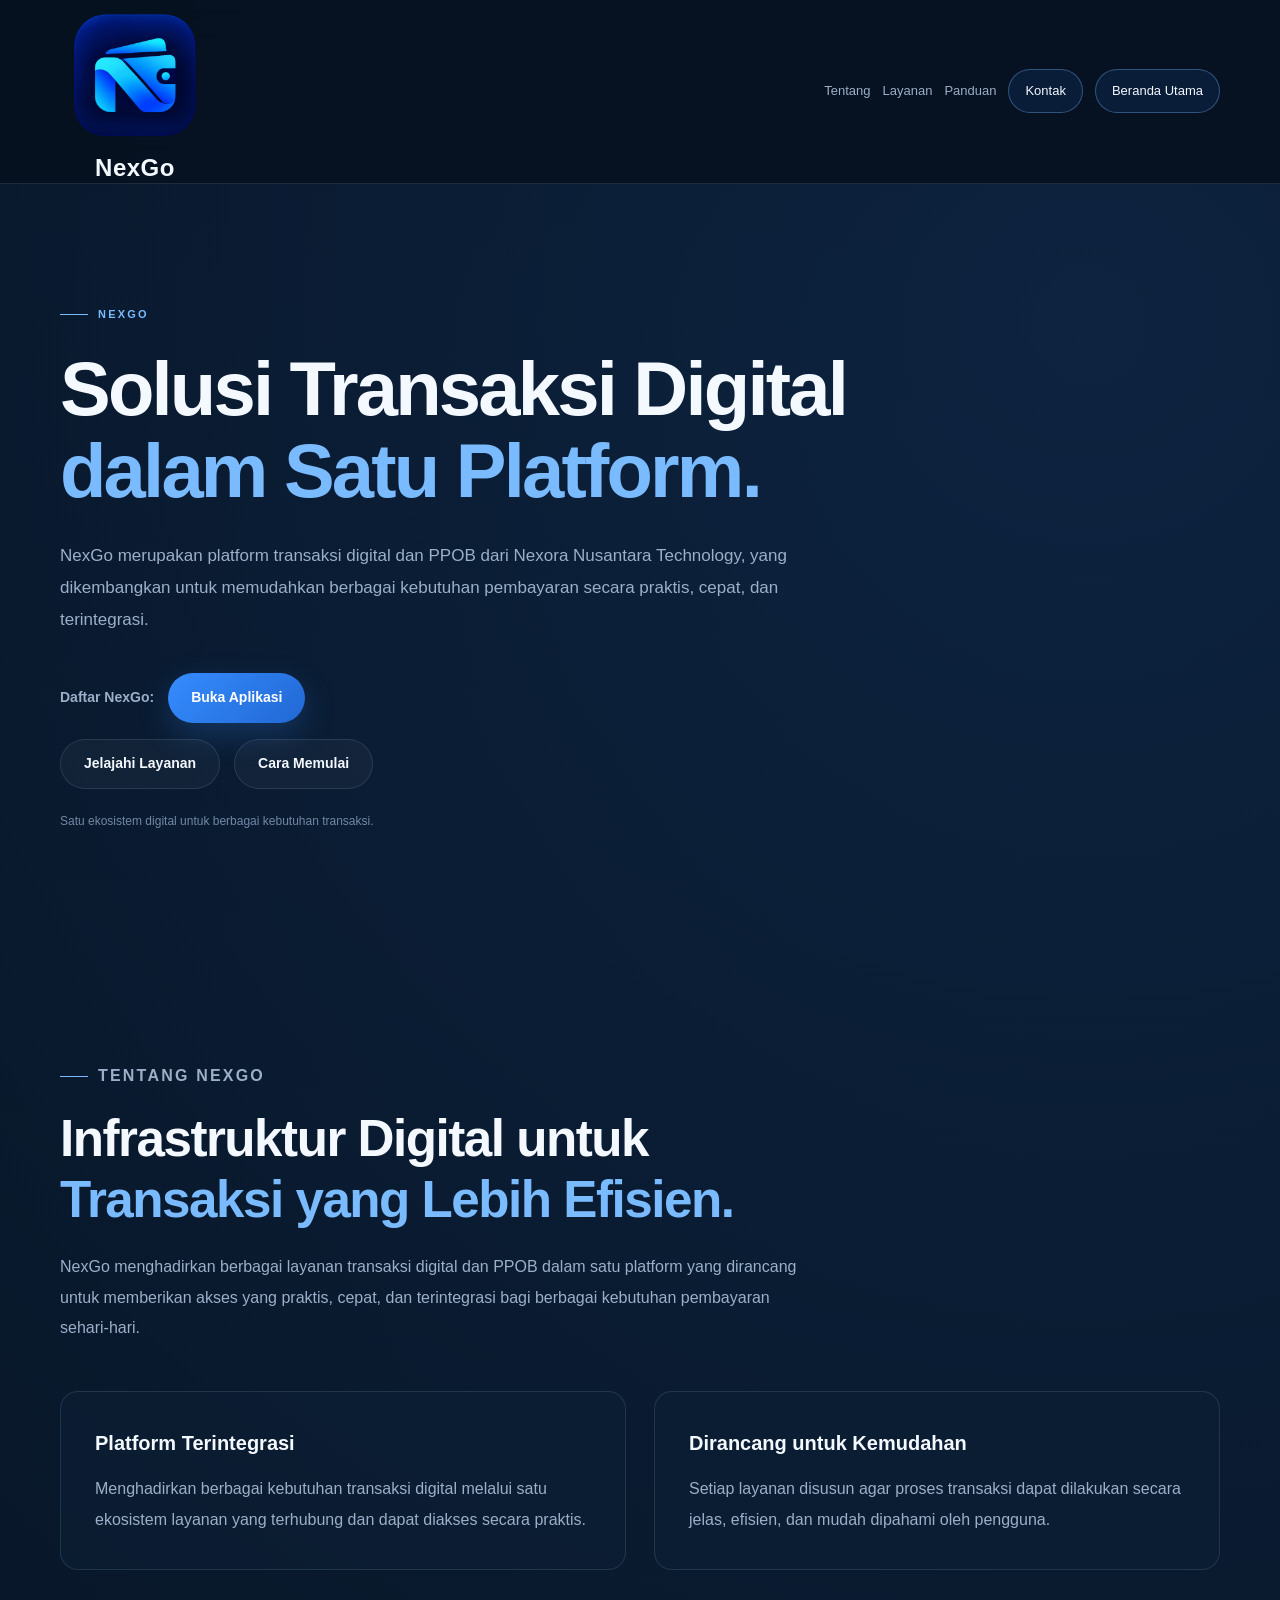
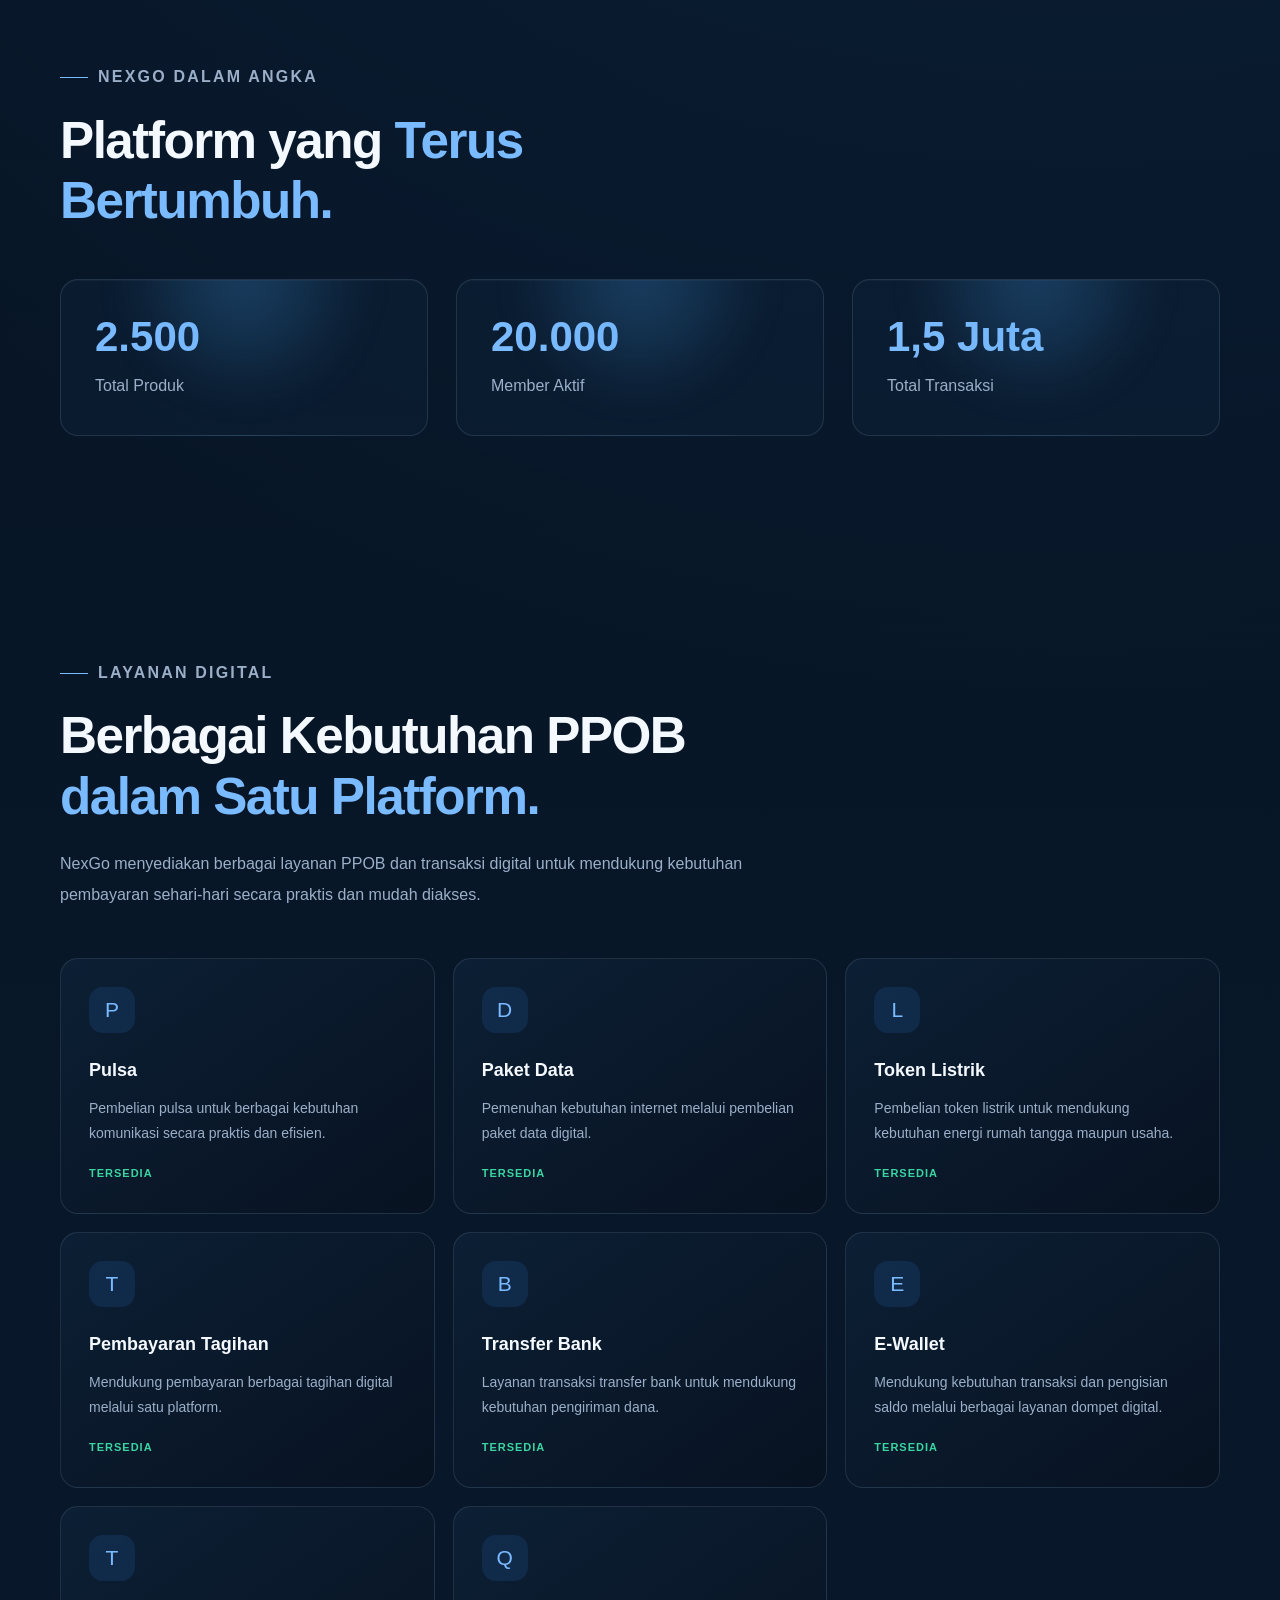
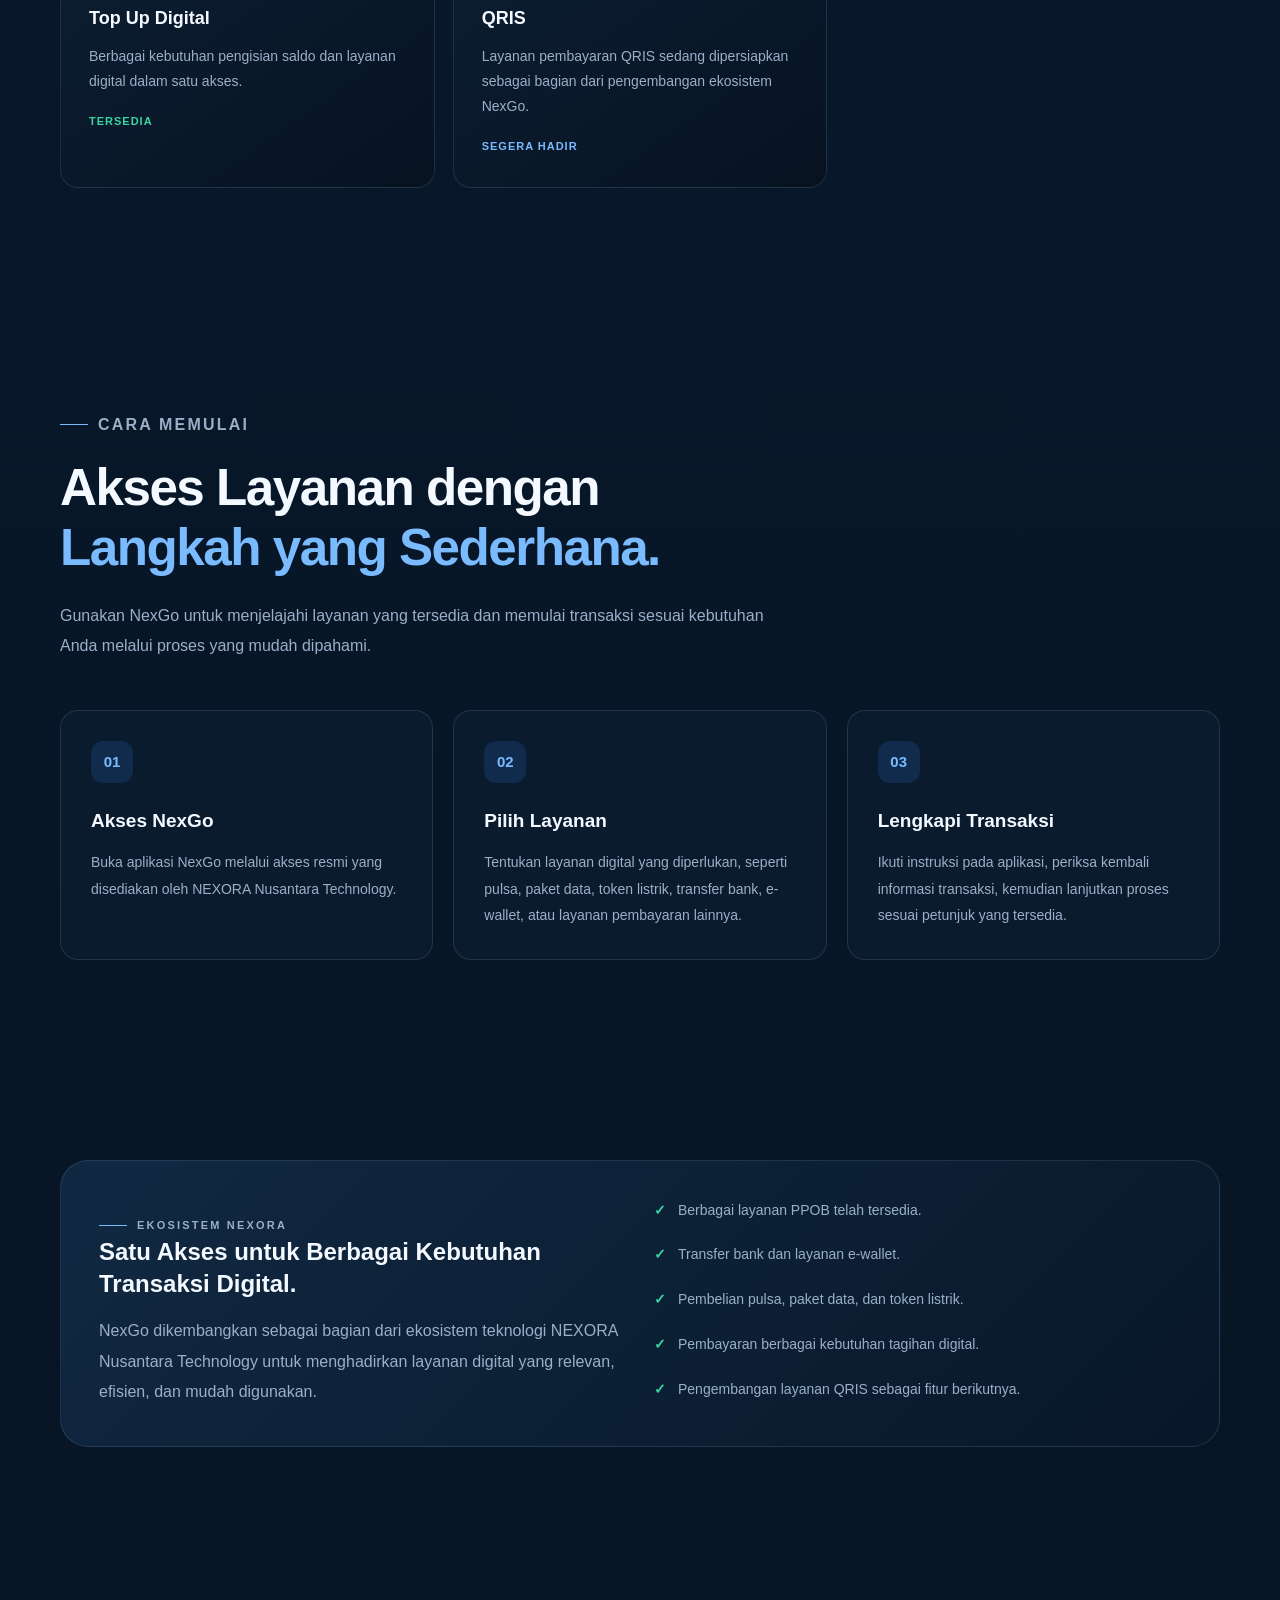
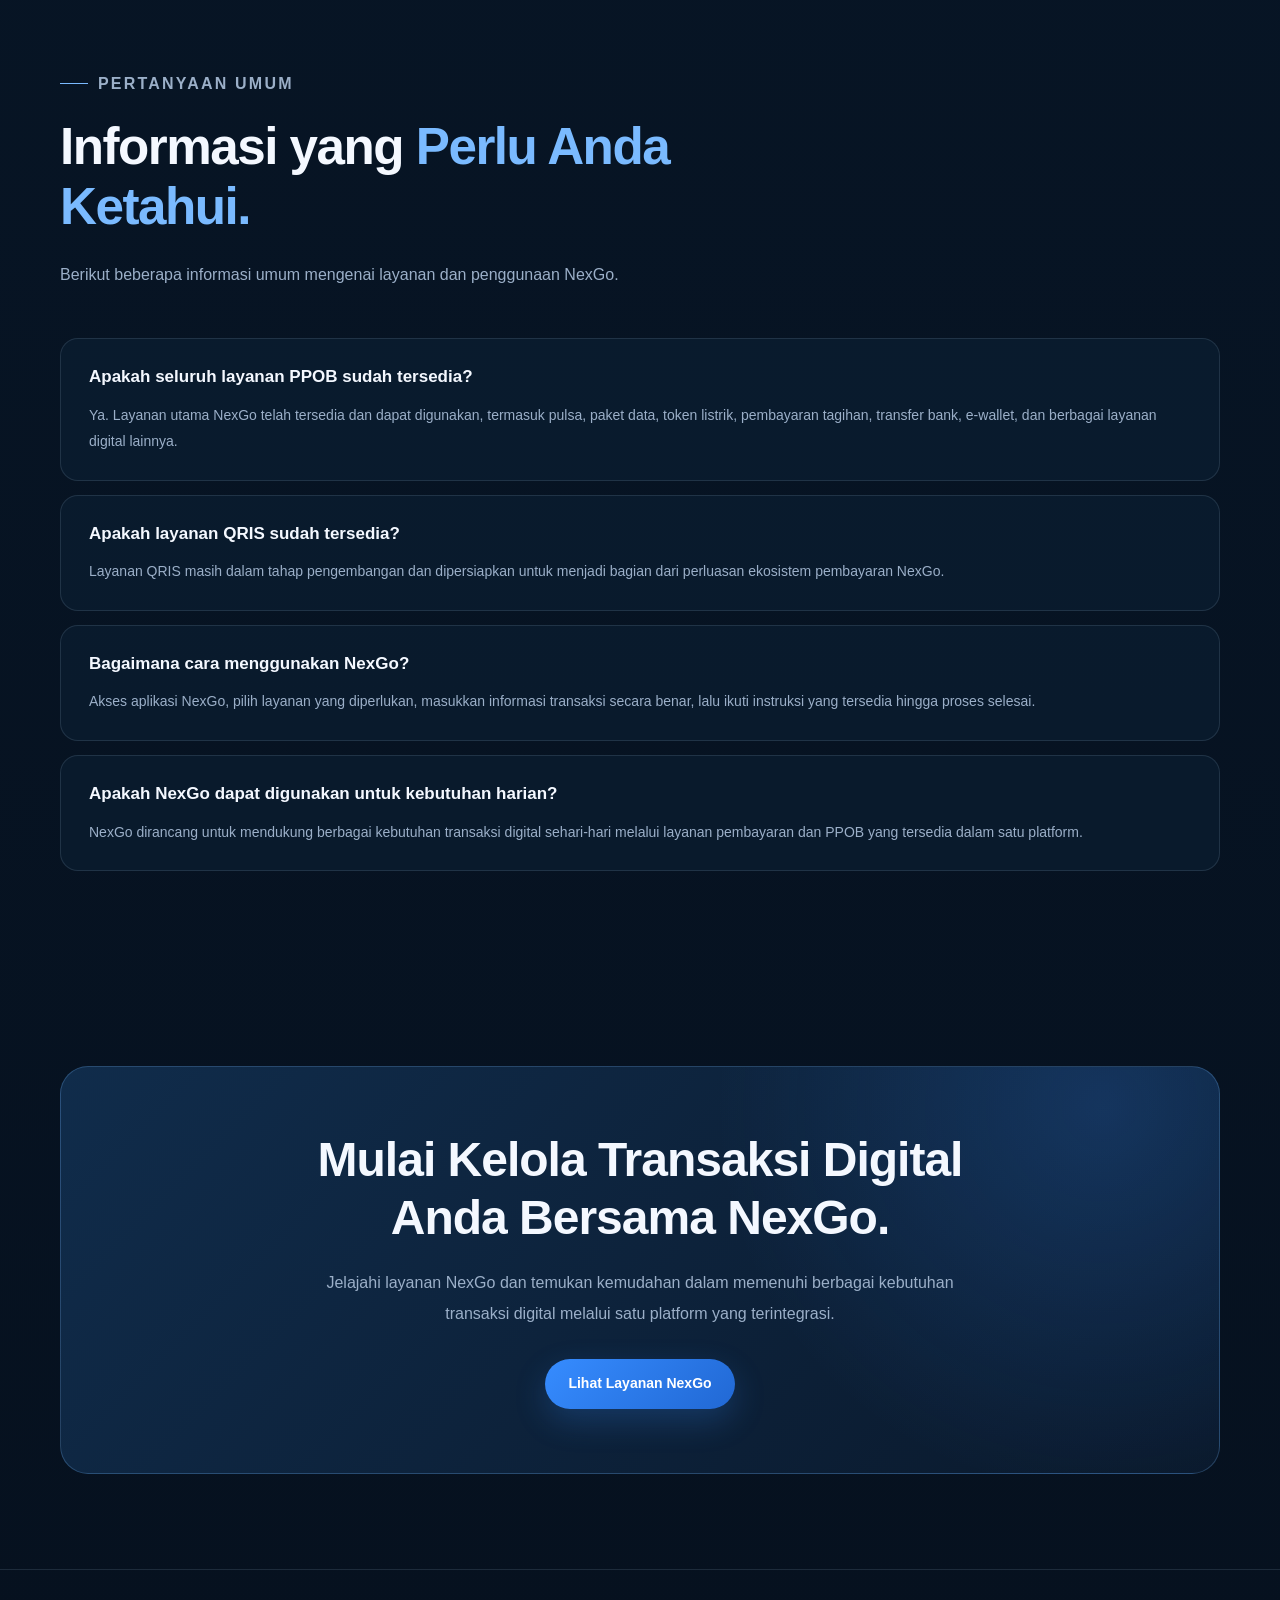
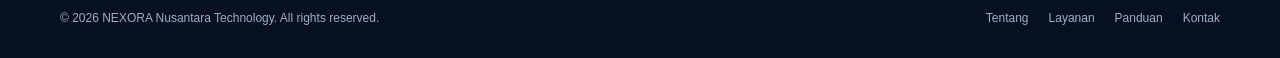
==== pay.html @ 1d0deb14 "Initial NEXORA company website" ====
<!DOCTYPE html>
<html lang="id">
<head>
  <meta charset="UTF-8">
  <meta name="viewport" content="width=device-width, initial-scale=1.0">

  <meta
    name="description"
    content="NexGo — Platform transaksi digital dan PPOB dari Nexora Nusantara Technology."
  >

  <meta name="theme-color" content="#06111f">

  <title>NexGo | Digital Transaction Platform</title>

  <style>
    :root {
      --background: #06111f;
      --background-soft: #0a192b;
      --surface: #0d2035;
      --surface-light: #122b46;
      --text: #f4f8ff;
      --text-muted: #9bafc8;
      --primary: #368cff;
      --primary-light: #7abaff;
      --success: #3bd5a2;
      --border: rgba(151, 177, 207, 0.16);
      --radius-large: 28px;
      --radius-medium: 18px;
      --shadow: 0 24px 70px rgba(0, 0, 0, 0.28);
    }

    * {
      box-sizing: border-box;
      margin: 0;
      padding: 0;
    }

    html {
      scroll-behavior: smooth;
    }

    body {
      min-width: 320px;
      overflow-x: hidden;
      background:
        radial-gradient(
          circle at 85% 5%,
          rgba(54, 140, 255, 0.14),
          transparent 32%
        ),
        linear-gradient(
          180deg,
          #06111f 0%,
          #08182a 48%,
          #06111f 100%
        );
      color: var(--text);
      font-family: Arial, Helvetica, sans-serif;
      line-height: 1.7;
    }

    a {
      color: inherit;
      text-decoration: none;
    }

    button,
    a {
      -webkit-tap-highlight-color: transparent;
    }

    .container {
      width: min(1160px, calc(100% - 40px));
      margin: 0 auto;
    }

    .site-header {
      position: sticky;
      top: 0;
      z-index: 100;
      border-bottom: 1px solid var(--border);
      background: rgba(6, 17, 31, 0.88);
      backdrop-filter: blur(18px);
    }

    .nav {
      min-height: 82px;
      display: flex;
      align-items: center;
      justify-content: space-between;
      gap: 24px;
    }

    .brand {
      display: inline-flex;
      flex-direction: column;
      align-items: center;
      gap: 4px;
    }

.brand-logo {
  width: 150px;
  height: auto;
  display: block;
  object-fit: contain;
}
    .brand-text {
      display: flex;
      flex-direction: column;
      line-height: 1.2;
    }

    .brand-text strong {
      font-size: 24px;
      font-weight: 800;
      letter-spacing: 0.5px;
    }

    .brand-text small {
      margin-top: 5px;
      color: var(--text-muted);
      font-size: 9px;
      font-weight: 700;
      letter-spacing: 1.7px;
    }

    .nav-links {
      display: flex;
      align-items: center;
      gap: 12px;
      color: var(--text-muted);
      font-size: 13px;
    }

    .nav-links a {
      transition: color 0.2s ease;
    }

    .nav-links a:hover {
      color: var(--text);
    }

    .nav-button {
      padding: 10px 16px;
      border: 1px solid rgba(122, 186, 255, 0.35);
      border-radius: 999px;
      background: rgba(54, 140, 255, 0.1);
      color: var(--text) !important;
      white-space: nowrap;
    }

    .hero {
      padding: 112px 0 108px;
    }

    .hero-grid {
      display: grid;
      grid-template-columns: 1fr;
      align-items: center;
      gap: 70px;
    }

    .eyebrow,
    .section-label {
      display: inline-flex;
      align-items: center;
      gap: 10px;
      color: var(--primary-light);
      font-size: 11px;
      font-weight: 800;
      letter-spacing: 2.2px;
      text-transform: uppercase;
    }

    .eyebrow::before,
    .section-label::before {
      content: "";
      width: 28px;
      height: 1px;
      background: var(--primary-light);
    }

    .hero h1 {
      max-width: 900px;
      margin-top: 24px;
      font-size: clamp(42px, 6vw, 76px);
      line-height: 1.08;
      letter-spacing: -2.8px;
    }

    .hero h1 span {
      display: block;
      color: var(--primary-light);
    }

    .hero-description {
      max-width: 760px;
      margin-top: 28px;
      color: var(--text-muted);
      font-size: 17px;
      line-height: 1.9;
    }

    .app-action {
      width: 100%;
      display: flex;
      align-items: center;
      gap: 14px;
      margin-bottom: 2px;
    }

    .app-action span {
      color: var(--text-muted);
      font-size: 14px;
      font-weight: 700;
    }

    .hero-actions {
      display: flex;
      flex-wrap: wrap;
      gap: 14px;
      margin-top: 36px;
    }

    .btn {
      min-height: 50px;
      display: inline-flex;
      align-items: center;
      justify-content: center;
      padding: 0 23px;
      border-radius: 999px;
      font-size: 14px;
      font-weight: 700;
      transition:
        transform 0.2s ease,
        background 0.2s ease;
    }

    .btn:hover {
      transform: translateY(-2px);
    }

    .btn-primary {
      background: linear-gradient(135deg, #368cff, #2168d4);
      color: #ffffff;
      box-shadow: 0 12px 32px rgba(54, 140, 255, 0.22);
    }

    .btn-secondary {
      border: 1px solid var(--border);
      background: rgba(255, 255, 255, 0.035);
      color: var(--text);
    }

    .hero-note {
      margin-top: 22px;
      color: #7188a5;
      font-size: 12px;
    }

    .section {
      padding: 100px 0;
    }

    .section-heading {
      max-width: 740px;
      margin-bottom: 48px;
    }

    .section-heading h2 {
      margin-top: 18px;
      font-size: clamp(32px, 4vw, 52px);
      line-height: 1.18;
      letter-spacing: -1.5px;
    }

    .section-heading h2 span {
      color: var(--primary-light);
    }

    .section-heading p {
      margin-top: 22px;
      color: var(--text-muted);
      font-size: 16px;
      line-height: 1.9;
    }

    .intro-grid {
      display: grid;
      grid-template-columns: 1fr 1fr;
      gap: 28px;
    }

    .intro-card {
      padding: 34px;
      border: 1px solid var(--border);
      border-radius: var(--radius-medium);
      background: rgba(13, 32, 53, 0.65);
    }

    .intro-card h3 {
      margin-bottom: 14px;
      font-size: 20px;
    }

    .intro-card p {
      color: var(--text-muted);
      line-height: 1.9;
    }

    .stats-heading {
      margin-top: 70px;
    }

    .stats-grid {
      display: grid;
      grid-template-columns: repeat(3, 1fr);
      gap: 28px;
    }

    .stat-card {
      position: relative;
      overflow: hidden;
      padding: 34px;
      border: 1px solid var(--border);
      border-radius: var(--radius-medium);
      background:
        radial-gradient(circle at 50% 0%, rgba(66, 153, 225, 0.14), transparent 55%),
        rgba(13, 32, 53, 0.65);
      box-shadow:
        inset 0 1px 0 rgba(255, 255, 255, 0.035),
        0 0 0 rgba(66, 153, 225, 0);
      transition:
        transform 0.3s ease,
        border-color 0.3s ease,
        box-shadow 0.3s ease;
    }

    .stat-card::before {
      content: "";
      position: absolute;
      top: -80px;
      left: 50%;
      width: 160px;
      height: 160px;
      transform: translateX(-50%);
      border-radius: 50%;
      background: rgba(66, 153, 225, 0.12);
      filter: blur(35px);
      pointer-events: none;
    }

    .stat-card::after {
      content: "";
      position: absolute;
      top: 0;
      left: -35%;
      width: 28%;
      height: 100%;
      background: linear-gradient(
        90deg,
        transparent,
        rgba(120, 190, 255, 0.08),
        transparent
      );
      transform: skewX(-18deg);
      pointer-events: none;
      animation: statScan 5s ease-in-out infinite;
    }

    @keyframes statScan {
      0%, 45% {
        left: -35%;
      }
      75%, 100% {
        left: 120%;
      }
    }

    .stat-card:hover {
      transform: translateY(-6px);
      border-color: rgba(66, 153, 225, 0.45);
      box-shadow:
        inset 0 1px 0 rgba(255, 255, 255, 0.05),
        0 12px 32px rgba(0, 0, 0, 0.22),
        0 0 28px rgba(66, 153, 225, 0.10);
    }

    .stat-card h3 {
      margin-bottom: 10px;
      color: var(--primary-light);
      font-size: clamp(30px, 4vw, 42px);
      line-height: 1.1;
    }

    .stat-card p {
      color: var(--text-muted);
      line-height: 1.9;
    }

    .services-grid {
      display: grid;
      grid-template-columns: repeat(3, 1fr);
      gap: 18px;
    }

    .service-card {
      min-height: 235px;
      padding: 28px;
      border: 1px solid var(--border);
      border-radius: var(--radius-medium);
      background:
        linear-gradient(
          145deg,
          rgba(13, 32, 53, 0.94),
          rgba(8, 18, 33, 0.94)
        );
      transition:
        border-color 0.2s ease,
        transform 0.2s ease;
    }

    .service-card:hover {
      border-color: rgba(122, 186, 255, 0.4);
      transform: translateY(-4px);
    }

    .service-icon {
      width: 46px;
      height: 46px;
      display: grid;
      place-items: center;
      border-radius: 14px;
      background: rgba(54, 140, 255, 0.12);
      color: var(--primary-light);
      font-size: 21px;
    }

    .service-card h3 {
      margin-top: 22px;
      font-size: 18px;
    }

    .service-card p {
      margin-top: 10px;
      color: var(--text-muted);
      font-size: 14px;
      line-height: 1.8;
    }

    .service-status {
      display: inline-block;
      margin-top: 18px;
      color: var(--success);
      font-size: 11px;
      font-weight: 800;
      letter-spacing: 1px;
      text-transform: uppercase;
    }

    .service-status.upcoming {
      color: var(--primary-light);
    }

    .steps-grid {
      display: grid;
      grid-template-columns: repeat(3, 1fr);
      gap: 20px;
    }

    .step-card {
      padding: 30px;
      border: 1px solid var(--border);
      border-radius: var(--radius-medium);
      background: rgba(13, 32, 53, 0.62);
    }

    .step-number {
      width: 42px;
      height: 42px;
      display: grid;
      place-items: center;
      border-radius: 12px;
      background: rgba(54, 140, 255, 0.14);
      color: var(--primary-light);
      font-size: 15px;
      font-weight: 800;
    }

    .step-card h3 {
      margin-top: 22px;
      font-size: 19px;
    }

    .step-card p {
      margin-top: 12px;
      color: var(--text-muted);
      font-size: 14px;
      line-height: 1.9;
    }

    .feature-panel {
      display: grid;
      grid-template-columns: 1fr 1fr;
      gap: 28px;
      padding: 38px;
      border: 1px solid var(--border);
      border-radius: var(--radius-large);
      background:
        linear-gradient(
          135deg,
          rgba(18, 43, 70, 0.9),
          rgba(9, 24, 42, 0.9)
        );
    }

    .feature-panel h3 {
      font-size: 24px;
      line-height: 1.35;
    }

    .feature-panel p {
      margin-top: 16px;
      color: var(--text-muted);
      line-height: 1.9;
    }

    .feature-list {
      display: grid;
      gap: 15px;
    }

    .feature-list li {
      display: flex;
      align-items: flex-start;
      gap: 12px;
      list-style: none;
      color: var(--text-muted);
      font-size: 14px;
    }

    .feature-list li::before {
      content: "✓";
      flex: 0 0 auto;
      color: var(--success);
      font-weight: 800;
    }

    .faq-list {
      display: grid;
      gap: 14px;
    }

    .faq-item {
      padding: 25px 28px;
      border: 1px solid var(--border);
      border-radius: var(--radius-medium);
      background: rgba(13, 32, 53, 0.6);
    }

    .faq-item h3 {
      font-size: 17px;
      line-height: 1.5;
    }

    .faq-item p {
      margin-top: 12px;
      color: var(--text-muted);
      font-size: 14px;
      line-height: 1.9;
    }

    .cta {
      padding: 95px 0;
    }

    .cta-box {
      padding: 64px 40px;
      border: 1px solid rgba(122, 186, 255, 0.24);
      border-radius: var(--radius-large);
      background:
        radial-gradient(
          circle at 90% 10%,
          rgba(54, 140, 255, 0.2),
          transparent 35%
        ),
        linear-gradient(135deg, #102c4b, #0a192c);
      text-align: center;
    }

    .cta-box h2 {
      max-width: 720px;
      margin: 0 auto;
      font-size: clamp(30px, 4vw, 48px);
      line-height: 1.2;
      letter-spacing: -1px;
    }

    .cta-box p {
      max-width: 650px;
      margin: 22px auto 0;
      color: var(--text-muted);
      line-height: 1.9;
    }

    .cta-box .btn {
      margin-top: 30px;
    }

    .site-footer {
      padding: 38px 0 30px;
      border-top: 1px solid var(--border);
    }

    .footer-content {
      display: flex;
      align-items: center;
      justify-content: space-between;
      gap: 24px;
    }

    .footer-content p {
      color: var(--text-muted);
      font-size: 12px;
    }

    .footer-links {
      display: flex;
      flex-wrap: wrap;
      gap: 20px;
      color: var(--text-muted);
      font-size: 12px;
    }

    .footer-links a:hover {
      color: var(--text);
    }
    @media (max-width: 900px) {
      .hero {
        padding: 80px 0;
      }

      .services-grid,
      .steps-grid {
        grid-template-columns: repeat(2, 1fr);
      }

      .intro-grid,
      .feature-panel {
        grid-template-columns: 1fr;
      }
    }

    @media (max-width: 640px) {
      .container {
        width: min(100% - 28px, 1160px);
      }

      .nav {
        min-height: 72px;
      }

      .nav-links {
        gap: 8px;
        font-size: 10px;
      }

      .nav-button {
        padding: 8px 10px;
      }

    .brand-text strong {
        font-size: 13px;
      }

      .brand-logo {
        width: 85px;
        height: auto;
        flex-shrink: 0;
      }

      .brand-text small {
        font-size: 8px;
      }

      .hero {
        padding: 65px 0 70px;
      }

      .hero h1 {
        font-size: 43px;
        letter-spacing: -1.8px;
      }

      .hero-description {
        font-size: 15px;
      }

      .hero-actions {
        flex-direction: column;
        align-items: stretch;
      }

      .btn {
        width: 100%;
      }

      .section {
        padding: 70px 0;
      }

      .section-heading {
        margin-bottom: 32px;
      }

      .section-heading h2 {
        font-size: 34px;
      }

      .section-heading p {
        font-size: 14px;
      }

      .intro-grid,
      .services-grid,
      .steps-grid,
      .stats-grid {
        grid-template-columns: 1fr;
      }

      .intro-card,
      .service-card,
      .step-card,
      .stat-card {
        padding: 25px;
      }

      .feature-panel {
        padding: 28px 24px;
      }

      .cta {
        padding: 70px 0;
      }

      .cta-box {
        padding: 45px 24px;
      }

      .footer-content {
        flex-direction: column;
        align-items: flex-start;
      }
    }
  </style>
</head>

<body>
  <header class="site-header">
    <div class="container nav">

      <a href="index.html" class="brand" aria-label="NexGo">

<img src="nexgo-logo.png" alt="NexGo" class="brand-logo">
<span class="brand-text"><strong>NexGo</strong></span>
      </a>

      <nav class="nav-links" aria-label="Navigasi utama">
        <a href="#tentang">Tentang</a>
        <a href="#layanan">Layanan</a>
        <a href="#cara-memulai">Panduan</a>
        <a href="#kontak" class="nav-button">Kontak</a>
        <a href="index.html" class="nav-button">Beranda Utama</a>
      </nav>
    </div>
  </header>

  <main>
    <section class="hero">
      <div class="container hero-grid">
        <div>
          <p class="eyebrow">NexGo</p>

          <h1>
            Solusi Transaksi Digital
            <span>dalam Satu Platform.</span>
          </h1>

          <p class="hero-description">
            NexGo merupakan platform transaksi digital dan PPOB dari
            Nexora Nusantara Technology, yang dikembangkan untuk
            memudahkan berbagai kebutuhan pembayaran secara praktis,
            cepat, dan terintegrasi.
          </p>

<div class="hero-actions">

  <div class="app-action">
    <span>Daftar NexGo:</span>

    <a
      href="https://nexgo.pusatdigi.com"
      class="btn btn-primary"
      target="_blank"
      rel="noopener noreferrer"
    >
      Buka Aplikasi
    </a>
  </div>

  <a href="#layanan" class="btn btn-secondary">
    Jelajahi Layanan
  </a>

  <a href="#cara-memulai" class="btn btn-secondary">
    Cara Memulai
  </a>

</div>

          <p class="hero-note">
            Satu ekosistem digital untuk berbagai kebutuhan transaksi.
          </p>
        </div>
      </div>
    </section>

    <section id="tentang" class="section">
      <div class="container">
        <div class="section-heading">
          <p class="section-label">TENTANG NexGo</p>

          <h2>
            Infrastruktur Digital untuk
            <span>Transaksi yang Lebih Efisien.</span>
          </h2>

          <p>
            NexGo menghadirkan berbagai layanan transaksi digital dan
            PPOB dalam satu platform yang dirancang untuk memberikan
            akses yang praktis, cepat, dan terintegrasi bagi berbagai
            kebutuhan pembayaran sehari-hari.
          </p>
        </div>

        <div class="intro-grid">
          <article class="intro-card">
            <h3>Platform Terintegrasi</h3>

            <p>
              Menghadirkan berbagai kebutuhan transaksi digital
              melalui satu ekosistem layanan yang terhubung dan
              dapat diakses secara praktis.
            </p>
          </article>

          <article class="intro-card">
            <h3>Dirancang untuk Kemudahan</h3>

            <p>
              Setiap layanan disusun agar proses transaksi dapat
              dilakukan secara jelas, efisien, dan mudah dipahami
              oleh pengguna.
            </p>
          </article>
        </div>

        <div class="section-heading stats-heading">
          <p class="section-label">NexGo DALAM ANGKA</p>

          <h2>
            Platform yang
            <span>Terus Bertumbuh.</span>
          </h2>
        </div>

        <div class="stats-grid">
          <article class="stat-card">
            <h3 data-count="2500" data-format="number">0</h3>
            <p>Total Produk</p>
          </article>

          <article class="stat-card">
            <h3 data-count="20000" data-format="number">0</h3>
            <p>Member Aktif</p>
          </article>

          <article class="stat-card">
            <h3 data-count="1500000" data-format="million">0</h3>
            <p>Total Transaksi</p>
          </article>
        </div>
      </div>
    </section>
    <section id="layanan" class="section">
      <div class="container">
        <div class="section-heading">
          <p class="section-label">LAYANAN DIGITAL</p>

          <h2>
            Berbagai Kebutuhan PPOB
            <span>dalam Satu Platform.</span>
          </h2>

          <p>
            NexGo menyediakan berbagai layanan PPOB dan transaksi
            digital untuk mendukung kebutuhan pembayaran sehari-hari
            secara praktis dan mudah diakses.
          </p>
        </div>

        <div class="services-grid">
          <article class="service-card">
            <div class="service-icon">P</div>
            <h3>Pulsa</h3>
            <p>
              Pembelian pulsa untuk berbagai kebutuhan komunikasi
              secara praktis dan efisien.
            </p>
            <span class="service-status">Tersedia</span>
          </article>

          <article class="service-card">
            <div class="service-icon">D</div>
            <h3>Paket Data</h3>
            <p>
              Pemenuhan kebutuhan internet melalui pembelian
              paket data digital.
            </p>
            <span class="service-status">Tersedia</span>
          </article>

          <article class="service-card">
            <div class="service-icon">L</div>
            <h3>Token Listrik</h3>
            <p>
              Pembelian token listrik untuk mendukung kebutuhan
              energi rumah tangga maupun usaha.
            </p>
            <span class="service-status">Tersedia</span>
          </article>

          <article class="service-card">
            <div class="service-icon">T</div>
            <h3>Pembayaran Tagihan</h3>
            <p>
              Mendukung pembayaran berbagai tagihan digital
              melalui satu platform.
            </p>
            <span class="service-status">Tersedia</span>
          </article>

          <article class="service-card">
            <div class="service-icon">B</div>
            <h3>Transfer Bank</h3>
            <p>
              Layanan transaksi transfer bank untuk mendukung
              kebutuhan pengiriman dana.
            </p>
            <span class="service-status">Tersedia</span>
          </article>

          <article class="service-card">
            <div class="service-icon">E</div>
            <h3>E-Wallet</h3>
            <p>
              Mendukung kebutuhan transaksi dan pengisian saldo
              melalui berbagai layanan dompet digital.
            </p>
            <span class="service-status">Tersedia</span>
          </article>

          <article class="service-card">
            <div class="service-icon">T</div>
            <h3>Top Up Digital</h3>
            <p>
              Berbagai kebutuhan pengisian saldo dan layanan
              digital dalam satu akses.
            </p>
            <span class="service-status">Tersedia</span>
          </article>

          <article class="service-card">
            <div class="service-icon">Q</div>
            <h3>QRIS</h3>
            <p>
              Layanan pembayaran QRIS sedang dipersiapkan
              sebagai bagian dari pengembangan ekosistem NexGo.
            </p>
            <span class="service-status upcoming">Segera Hadir</span>
          </article>
        </div>
      </div>
    </section>

    <section id="cara-memulai" class="section">
      <div class="container">
        <div class="section-heading">
          <p class="section-label">CARA MEMULAI</p>

          <h2>
            Akses Layanan dengan
            <span>Langkah yang Sederhana.</span>
          </h2>

          <p>
            Gunakan NexGo untuk menjelajahi layanan yang tersedia
            dan memulai transaksi sesuai kebutuhan Anda melalui proses
            yang mudah dipahami.
          </p>
        </div>

        <div class="steps-grid">
          <article class="step-card">
            <div class="step-number">01</div>

            <h3>Akses NexGo</h3>

            <p>
              Buka aplikasi NexGo melalui akses resmi yang
              disediakan oleh NEXORA Nusantara Technology.
            </p>
          </article>

          <article class="step-card">
            <div class="step-number">02</div>

            <h3>Pilih Layanan</h3>

            <p>
              Tentukan layanan digital yang diperlukan, seperti
              pulsa, paket data, token listrik, transfer bank,
              e-wallet, atau layanan pembayaran lainnya.
            </p>
          </article>

          <article class="step-card">
            <div class="step-number">03</div>

            <h3>Lengkapi Transaksi</h3>

            <p>
              Ikuti instruksi pada aplikasi, periksa kembali
              informasi transaksi, kemudian lanjutkan proses
              sesuai petunjuk yang tersedia.
            </p>
          </article>
        </div>
      </div>
    </section>
    <section class="section">
      <div class="container">
        <div class="feature-panel">
          <div>
            <p class="section-label">EKOSISTEM NEXORA</p>

            <h3>
              Satu Akses untuk Berbagai
              Kebutuhan Transaksi Digital.
            </h3>

            <p>
              NexGo dikembangkan sebagai bagian dari ekosistem
              teknologi NEXORA Nusantara Technology untuk menghadirkan
              layanan digital yang relevan, efisien, dan mudah digunakan.
            </p>
          </div>

          <ul class="feature-list">
            <li>Berbagai layanan PPOB telah tersedia.</li>
            <li>Transfer bank dan layanan e-wallet.</li>
            <li>Pembelian pulsa, paket data, dan token listrik.</li>
            <li>Pembayaran berbagai kebutuhan tagihan digital.</li>
            <li>Pengembangan layanan QRIS sebagai fitur berikutnya.</li>
          </ul>
        </div>
      </div>
    </section>

    <section class="section">
      <div class="container">
        <div class="section-heading">
          <p class="section-label">PERTANYAAN UMUM</p>

          <h2>
            Informasi yang
            <span>Perlu Anda Ketahui.</span>
          </h2>

          <p>
            Berikut beberapa informasi umum mengenai layanan
            dan penggunaan NexGo.
          </p>
        </div>

        <div class="faq-list">
          <article class="faq-item">
            <h3>Apakah seluruh layanan PPOB sudah tersedia?</h3>

            <p>
              Ya. Layanan utama NexGo telah tersedia dan dapat
              digunakan, termasuk pulsa, paket data, token listrik,
              pembayaran tagihan, transfer bank, e-wallet, dan
              berbagai layanan digital lainnya.
            </p>
          </article>

          <article class="faq-item">
            <h3>Apakah layanan QRIS sudah tersedia?</h3>

            <p>
              Layanan QRIS masih dalam tahap pengembangan dan
              dipersiapkan untuk menjadi bagian dari perluasan
              ekosistem pembayaran NexGo.
            </p>
          </article>

          <article class="faq-item">
            <h3>Bagaimana cara menggunakan NexGo?</h3>

            <p>
              Akses aplikasi NexGo, pilih layanan yang diperlukan,
              masukkan informasi transaksi secara benar, lalu ikuti
              instruksi yang tersedia hingga proses selesai.
            </p>
          </article>

          <article class="faq-item">
            <h3>Apakah NexGo dapat digunakan untuk kebutuhan harian?</h3>

            <p>
              NexGo dirancang untuk mendukung berbagai kebutuhan
              transaksi digital sehari-hari melalui layanan pembayaran
              dan PPOB yang tersedia dalam satu platform.
            </p>
          </article>
        </div>
      </div>
    </section>

    <section id="kontak" class="cta">
      <div class="container">
        <div class="cta-box">
          <h2>
            Mulai Kelola Transaksi Digital
            Anda Bersama NexGo.
          </h2>

          <p>
            Jelajahi layanan NexGo dan temukan kemudahan
            dalam memenuhi berbagai kebutuhan transaksi digital
            melalui satu platform yang terintegrasi.
          </p>

          <a href="#layanan" class="btn btn-primary">
            Lihat Layanan NexGo
          </a>
        </div>
      </div>
    </section>
  </main>
  <footer class="site-footer">
    <div class="container footer-content">
      <p>
        © 2026 NEXORA Nusantara Technology. All rights reserved.
      </p>

      <div class="footer-links">
        <a href="#tentang">Tentang</a>
        <a href="#layanan">Layanan</a>
        <a href="#cara-memulai">Panduan</a>
        <a href="#kontak">Kontak</a>
      </div>
    </div>
  </footer>


<script>
  /* NEXORA STATS COUNT-UP */
  (() => {
    const stats = document.querySelectorAll(".stat-card h3[data-count]");
    if (!stats.length) return;

    const formatNumber = (value) =>
      Math.floor(value).toLocaleString("id-ID");

    const formatMillion = (value) =>
      (value / 1000000).toFixed(1).replace(".", ",") + " Juta";

    const animateCount = (element) => {
      const target = Number(element.dataset.count);
      const format = element.dataset.format;
      const duration = 1800;
      const startTime = performance.now();

      const update = (currentTime) => {
        const progress = Math.min(
          (currentTime - startTime) / duration,
          1
        );

        const eased = 1 - Math.pow(1 - progress, 3);
        const value = target * eased;

        element.textContent =
          format === "million"
            ? formatMillion(value)
            : formatNumber(value);

        if (progress < 1) {
          requestAnimationFrame(update);
        }
      };

      requestAnimationFrame(update);
    };

    const showFinalValues = () => {
      stats.forEach((element) => {
        const target = Number(element.dataset.count);
        element.textContent =
          element.dataset.format === "million"
            ? formatMillion(target)
            : formatNumber(target);
      });
    };

    if (window.matchMedia("(prefers-reduced-motion: reduce)").matches) {
      showFinalValues();
      return;
    }

    let started = false;

    const observer = new IntersectionObserver(
      (entries) => {
        if (started) return;

        if (entries.some((entry) => entry.isIntersecting)) {
          started = true;
          stats.forEach(animateCount);
          observer.disconnect();
        }
      },
      { threshold: 0.35 }
    );

    const statsGrid = document.querySelector(".stats-grid");

    if (statsGrid) {
      observer.observe(statsGrid);
    }
  })();
</script>

</body>
</html>
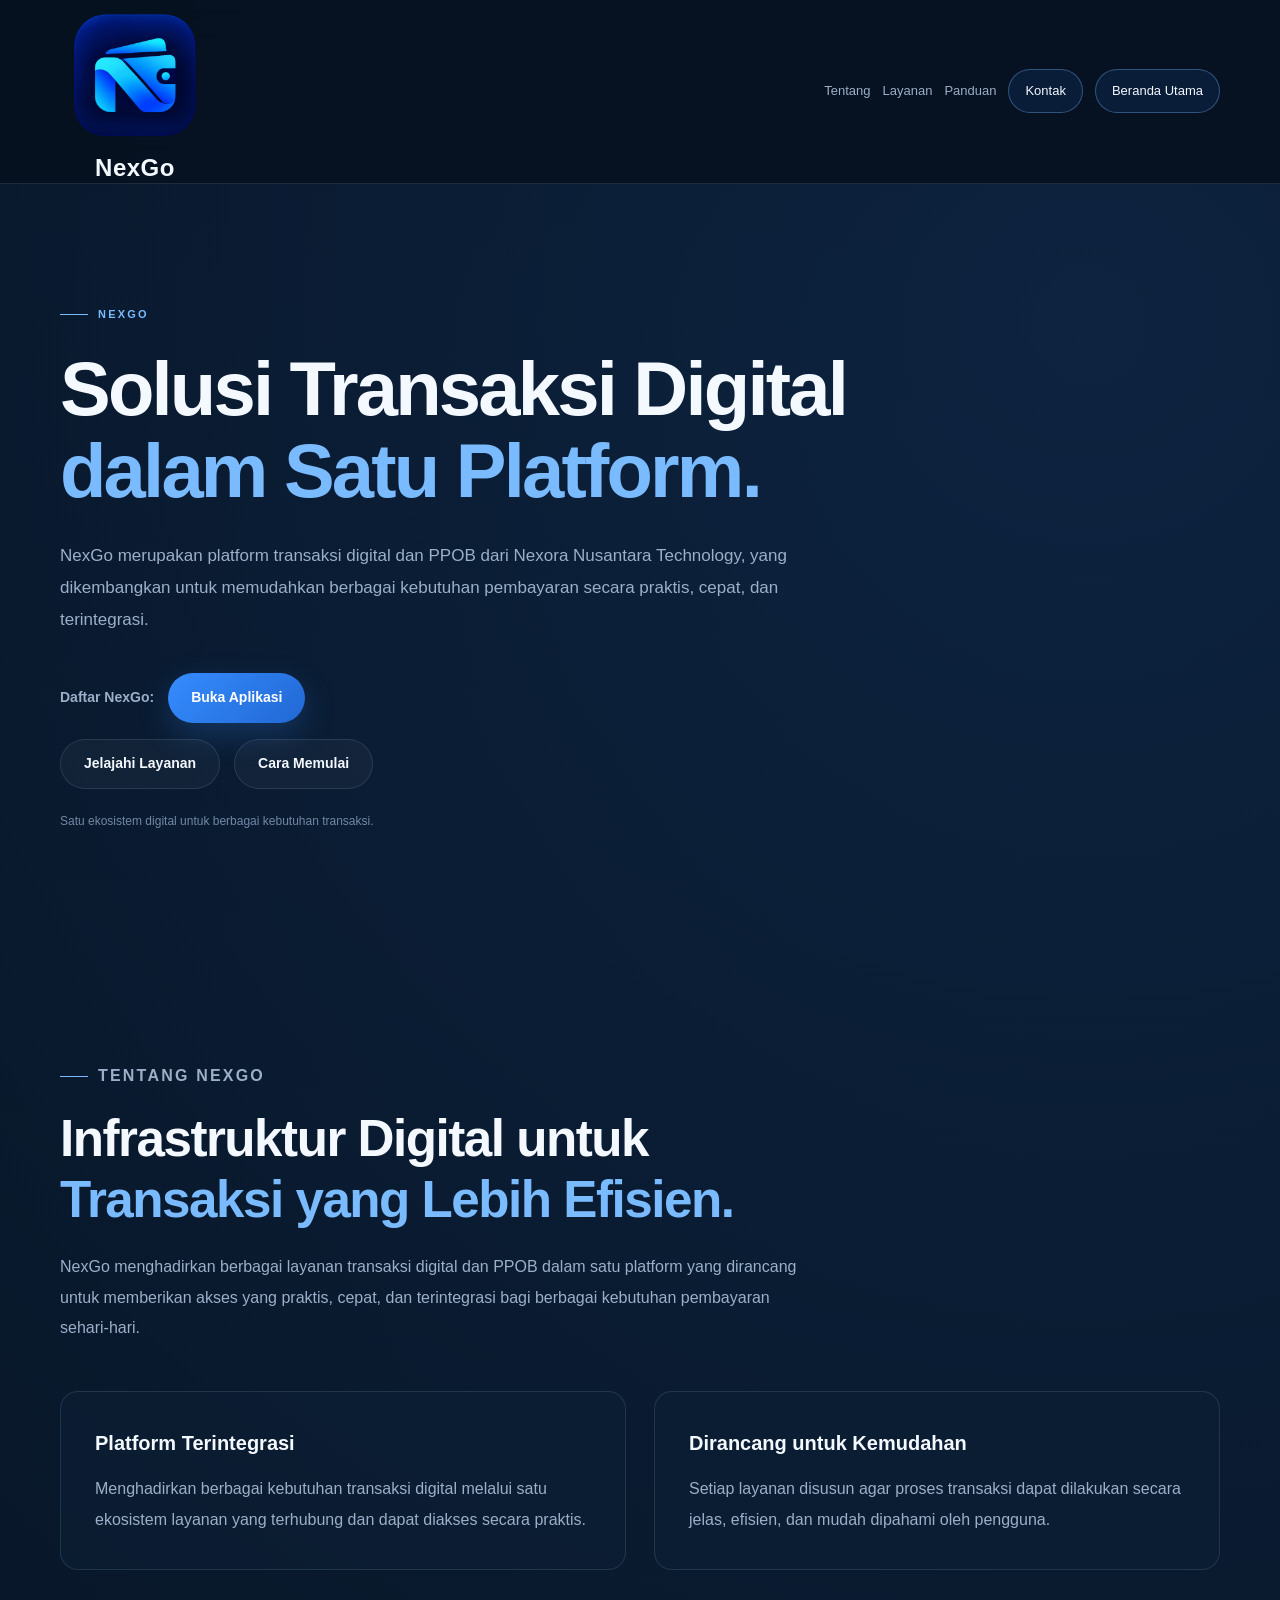
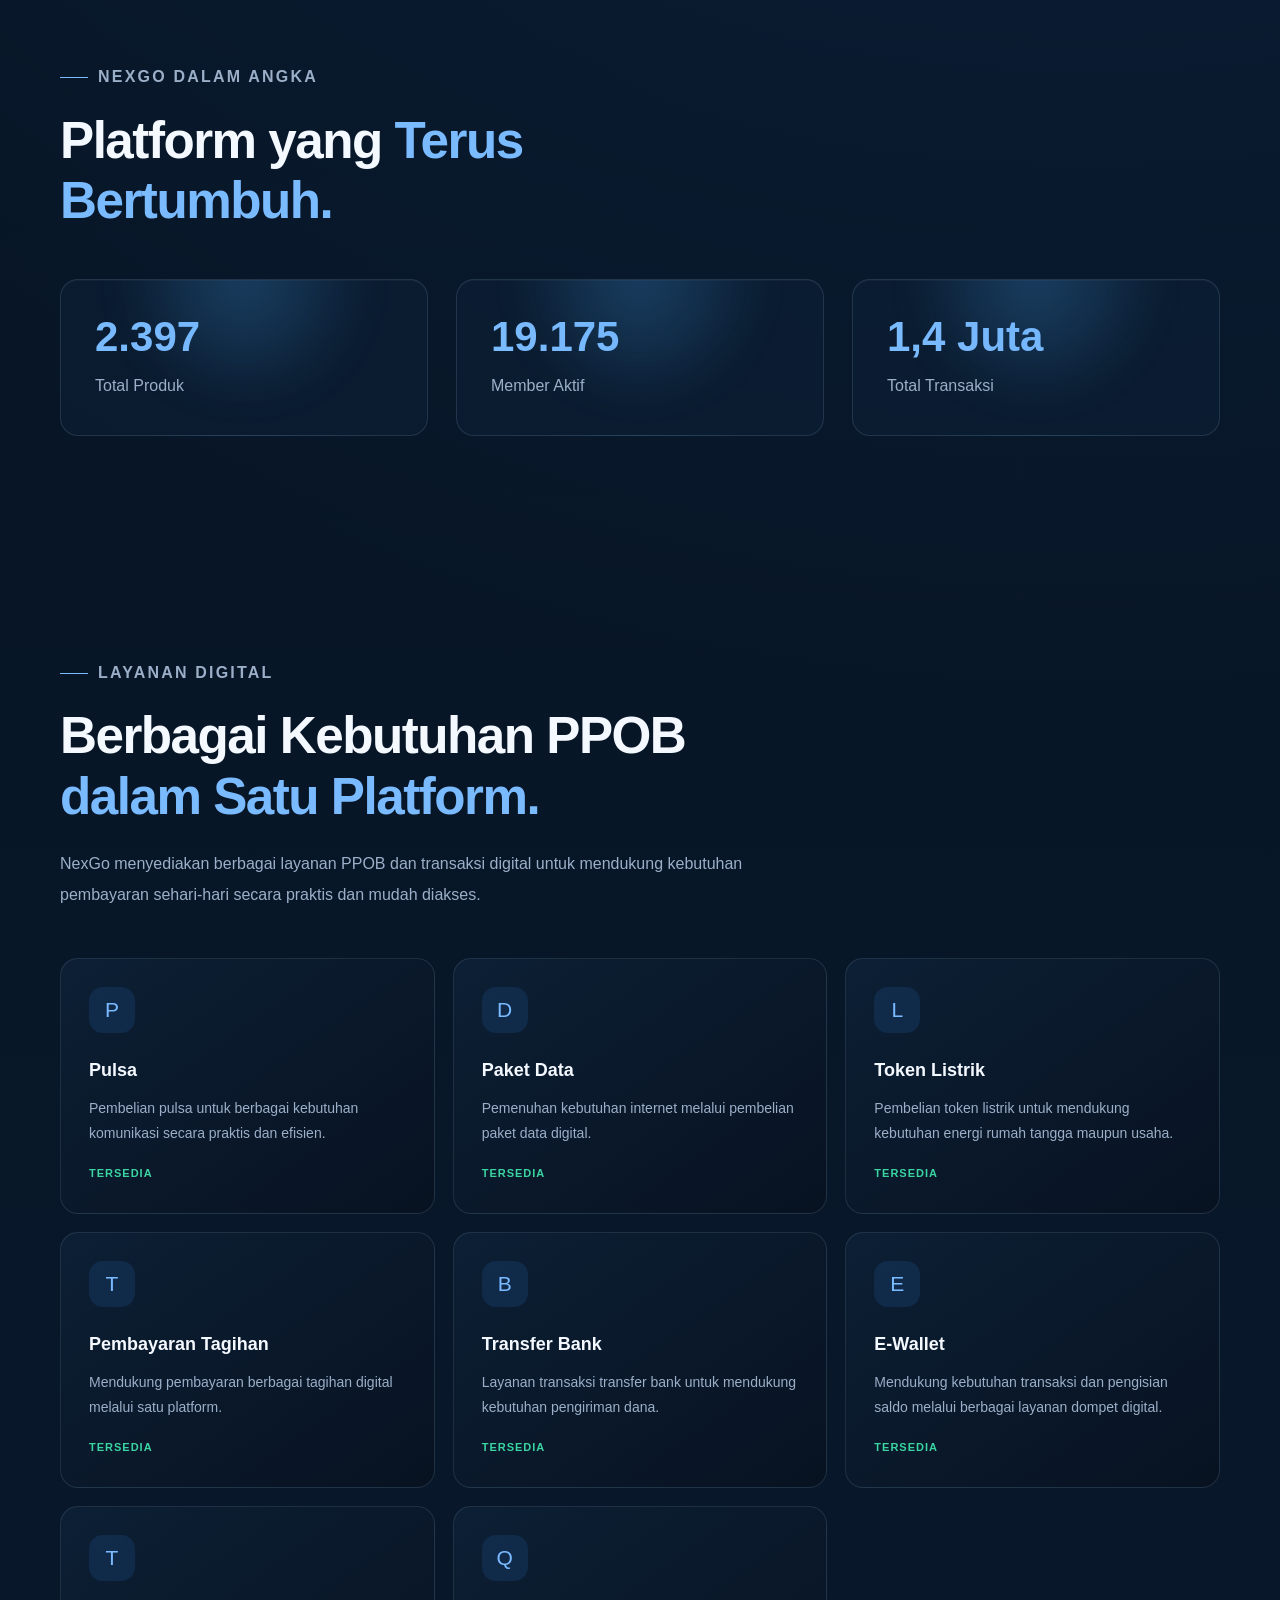
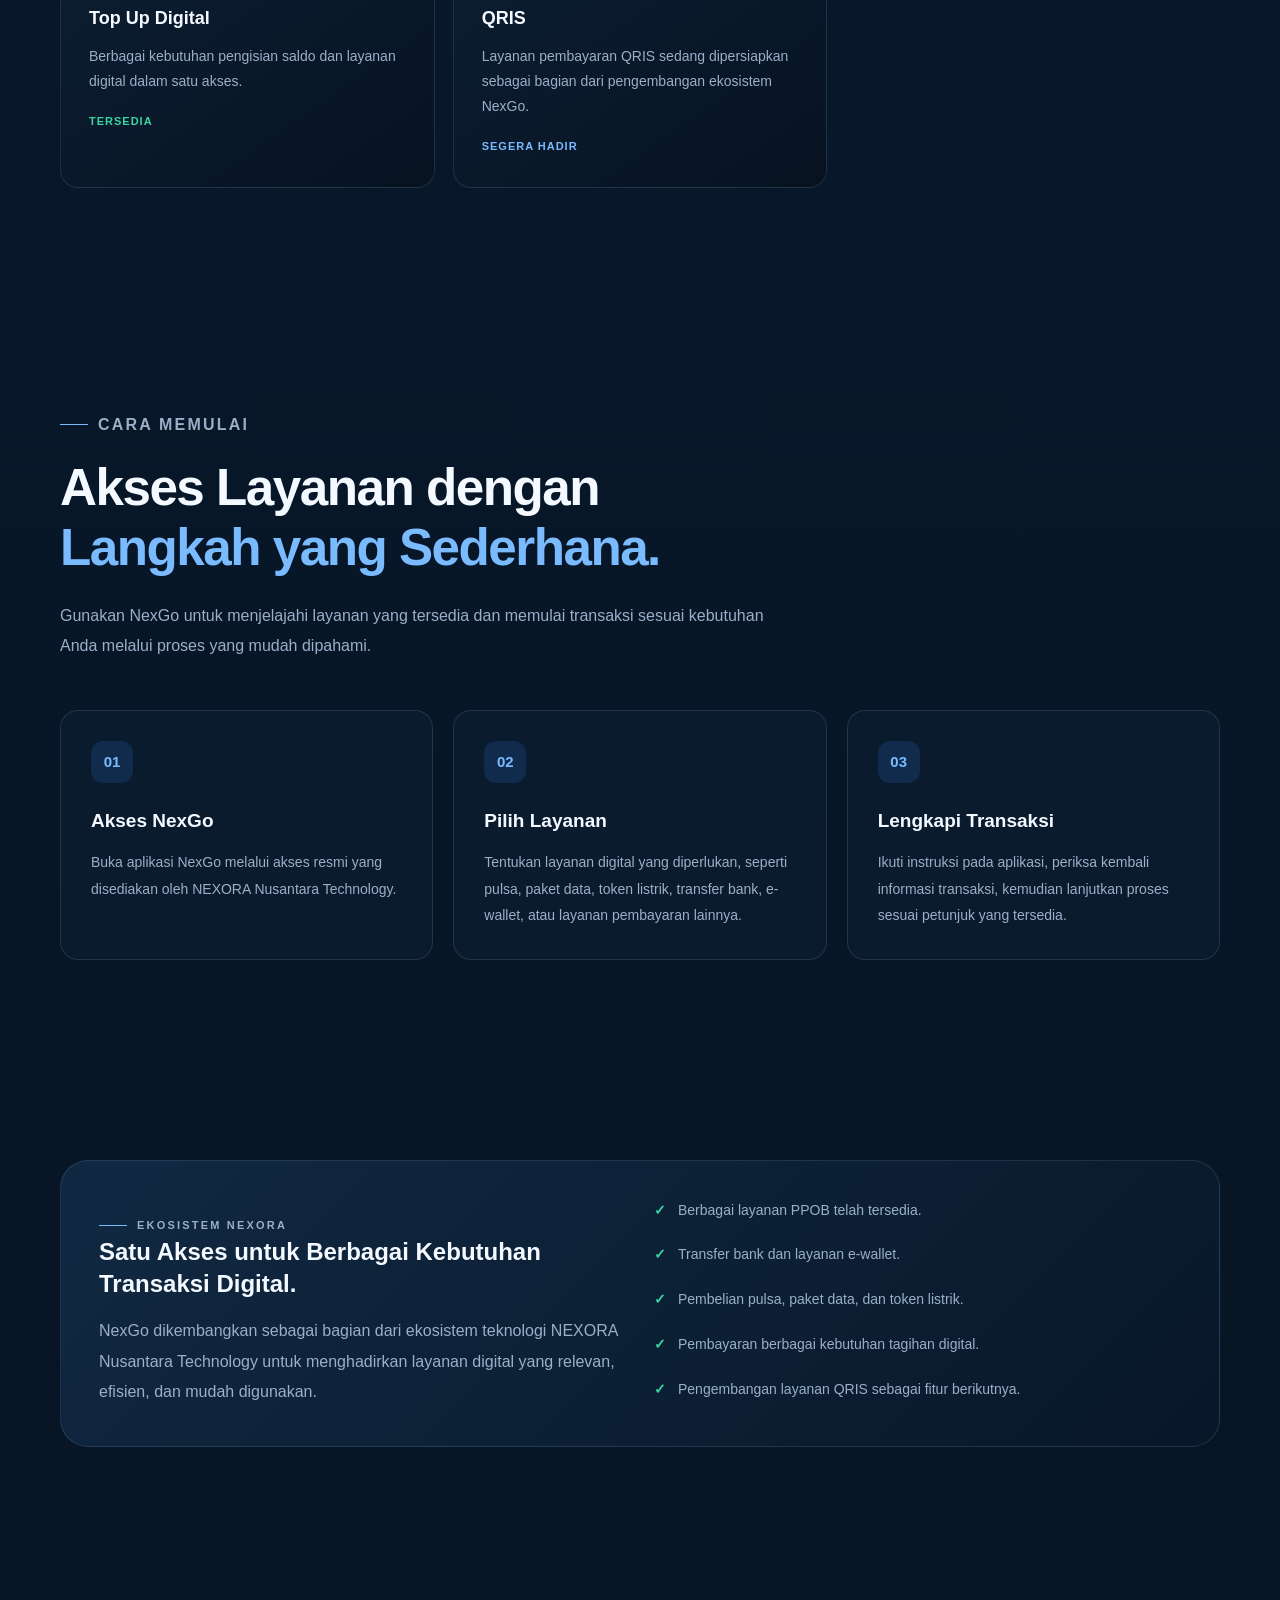
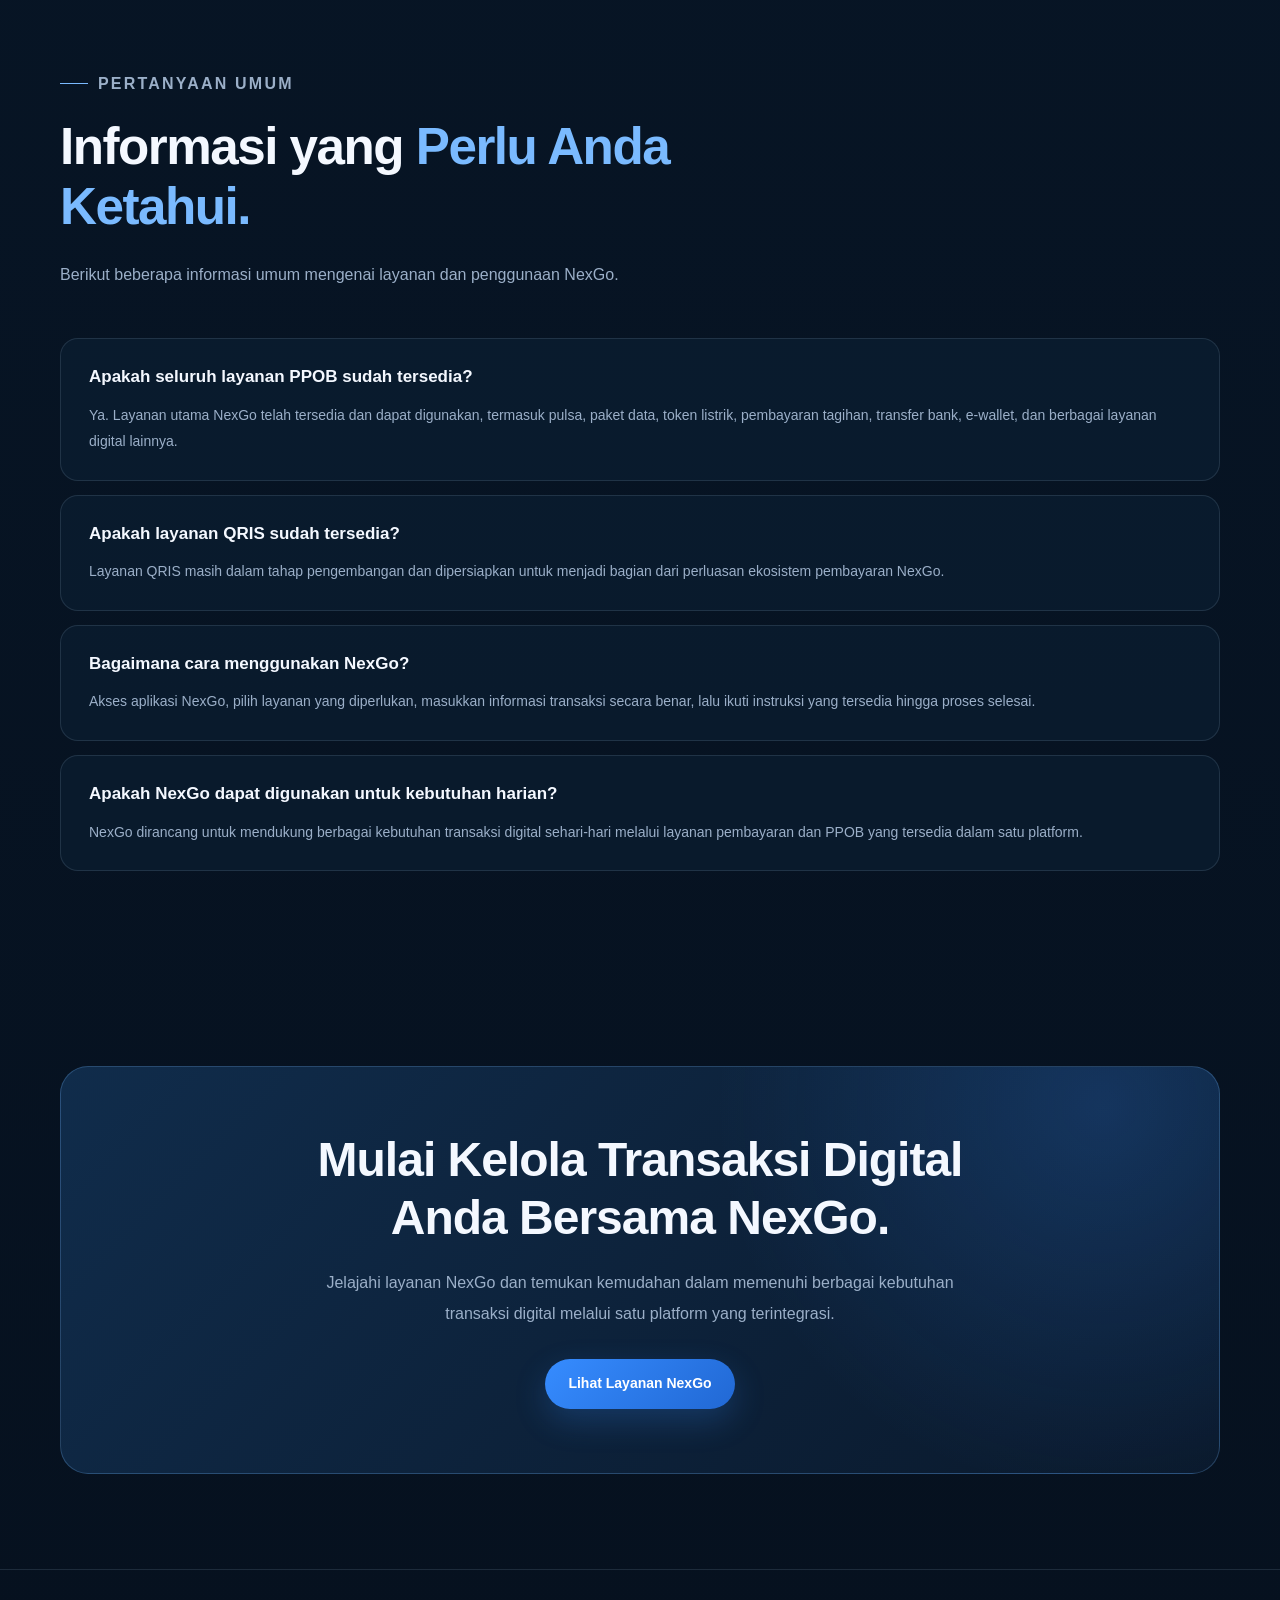
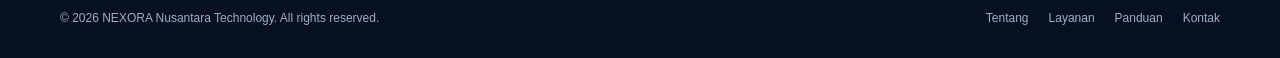
==== commit ab1c3420: "Update NexGo download and Instagram links" ====
--- a/pay.html
+++ b/pay.html
@@ -801,7 +801,7 @@
     <span>Daftar NexGo:</span>
 
     <a
-      href="https://nexgo.pusatdigi.com"
+      href="https://nexgo.pusatdigi.com/download"
       class="btn btn-primary"
       target="_blank"
       rel="noopener noreferrer"
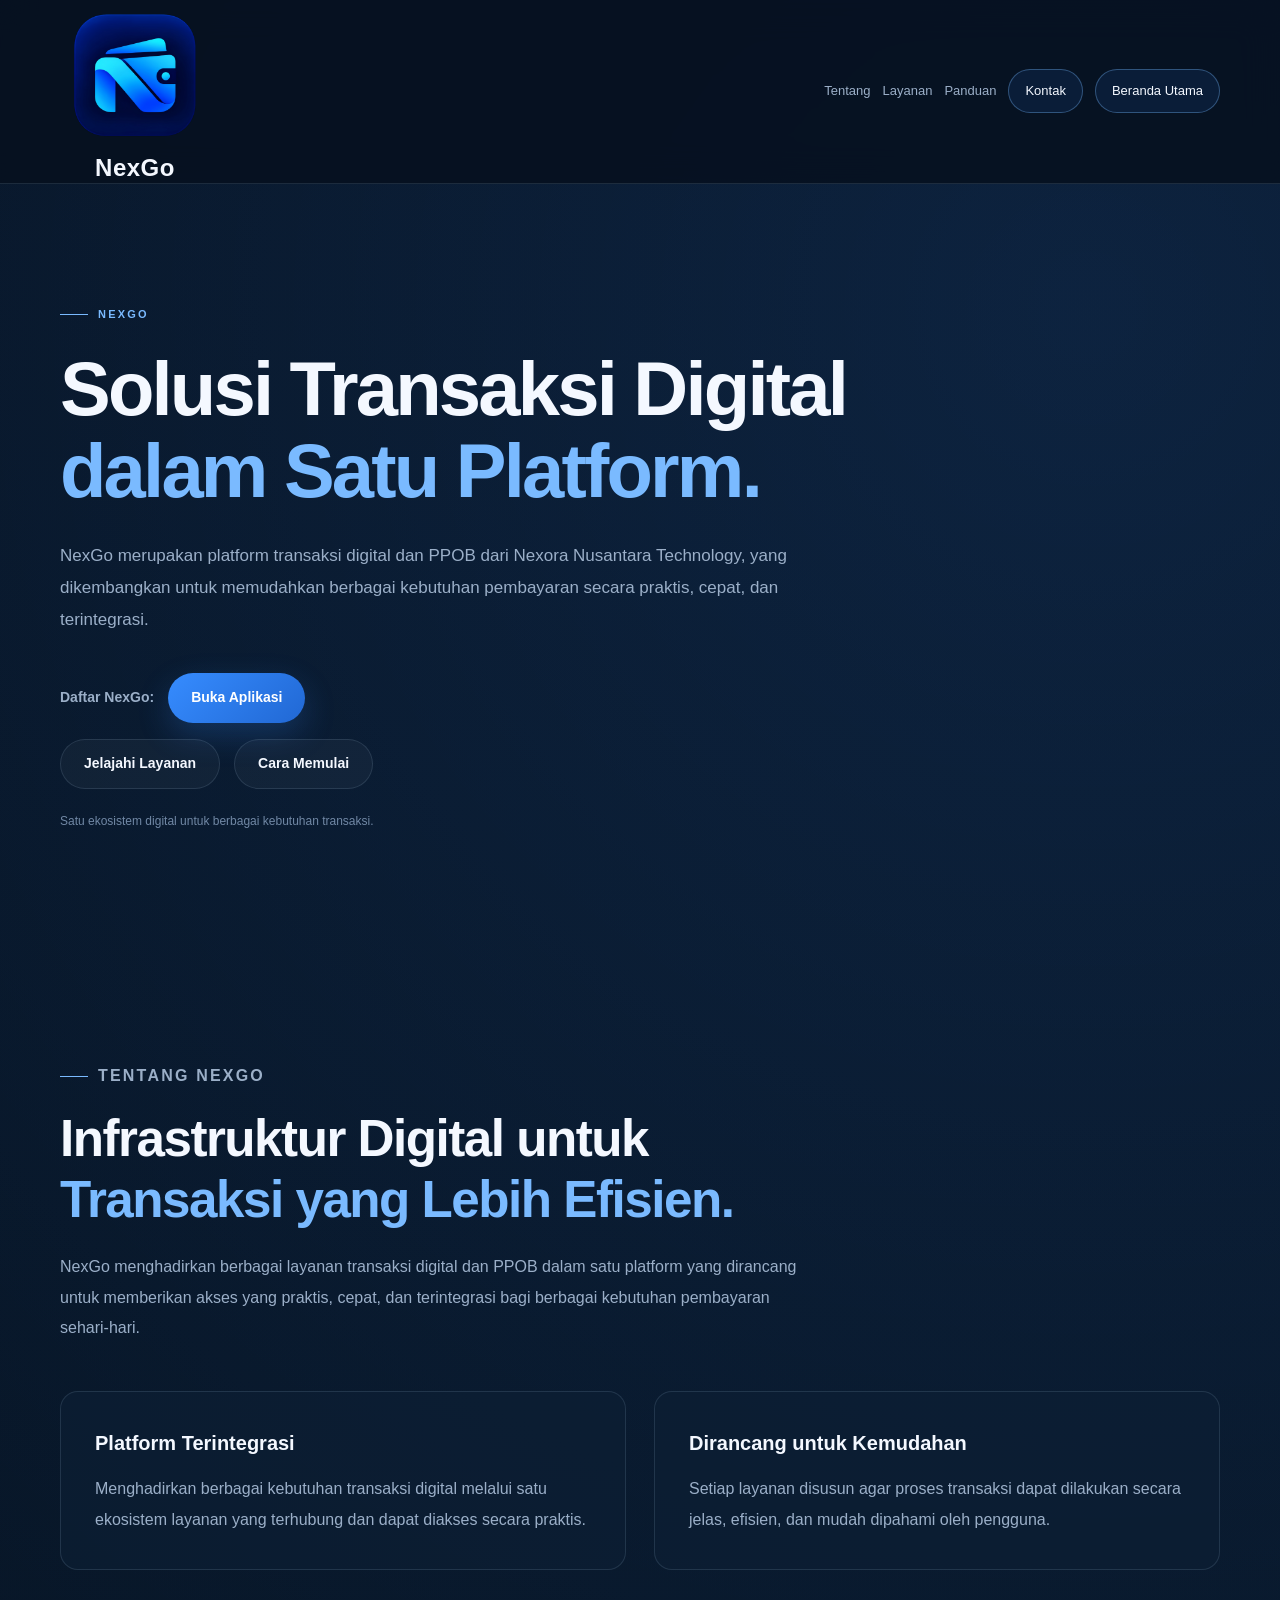
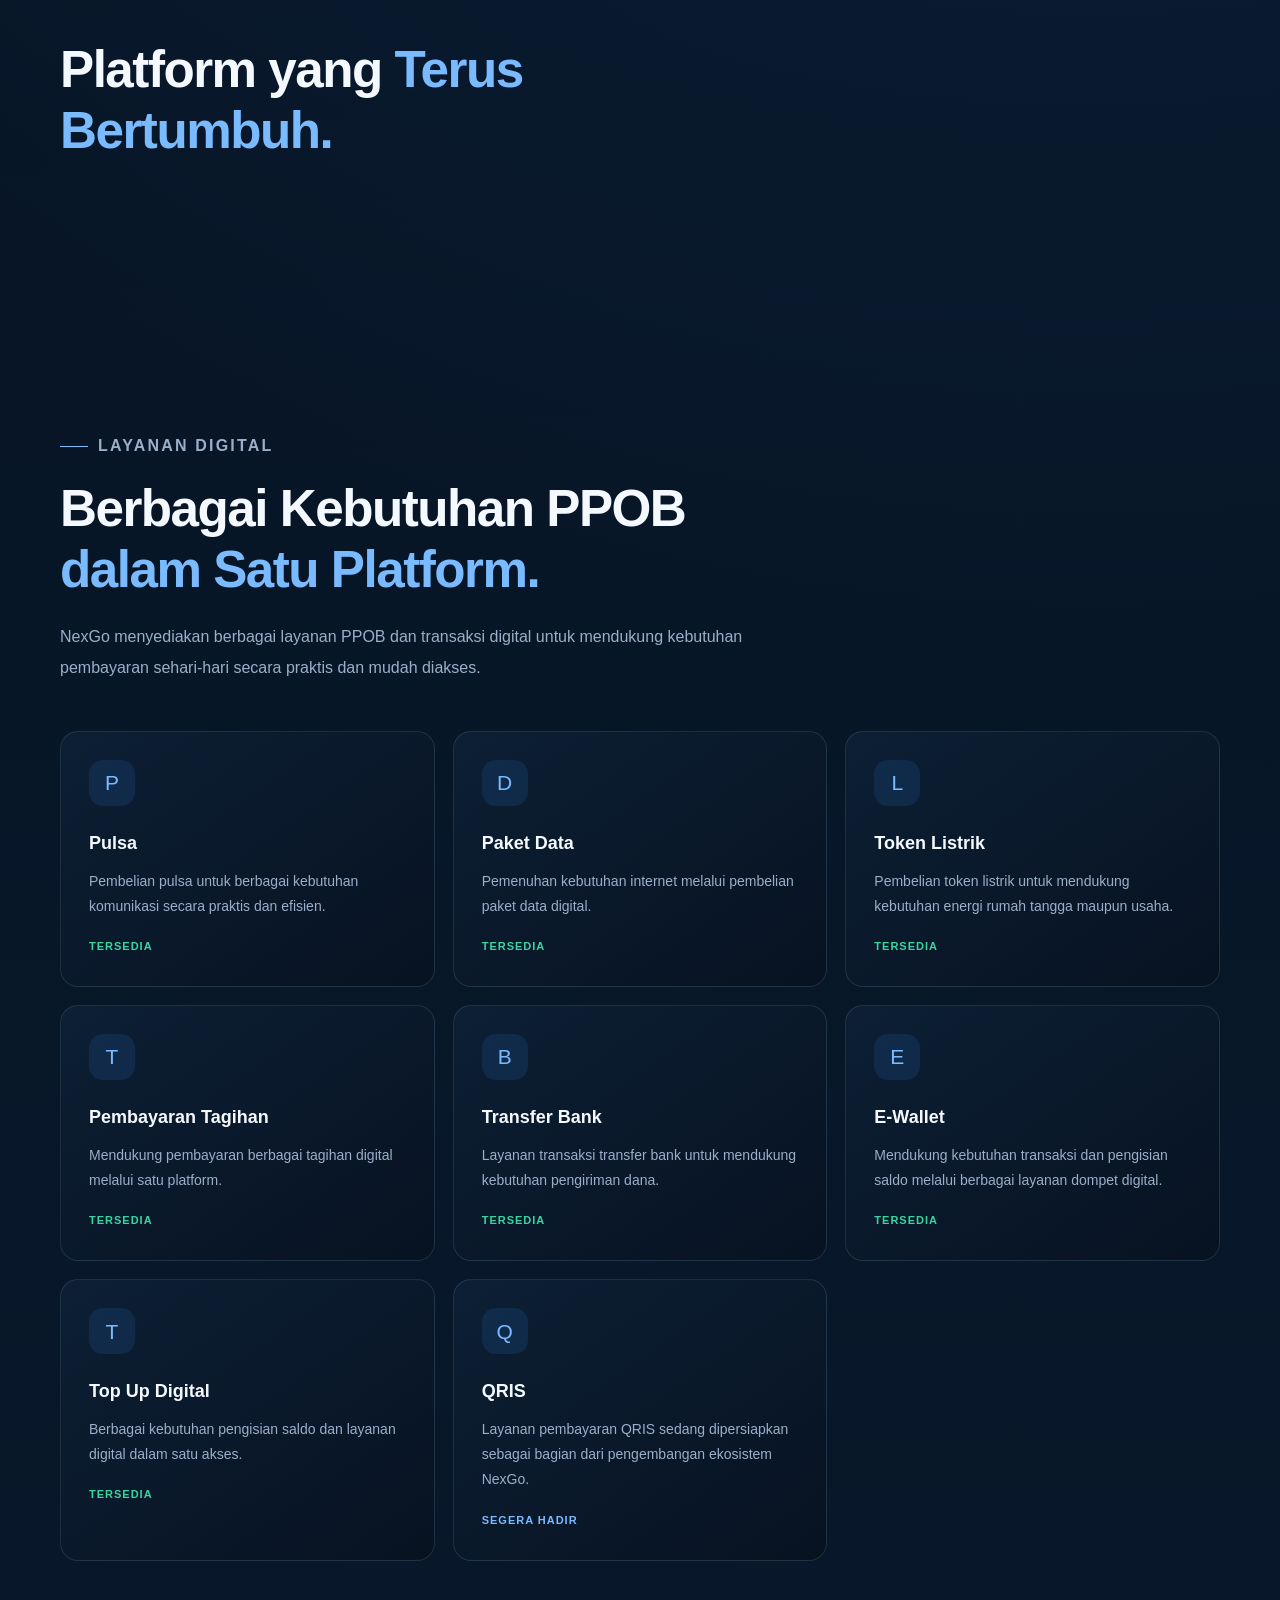
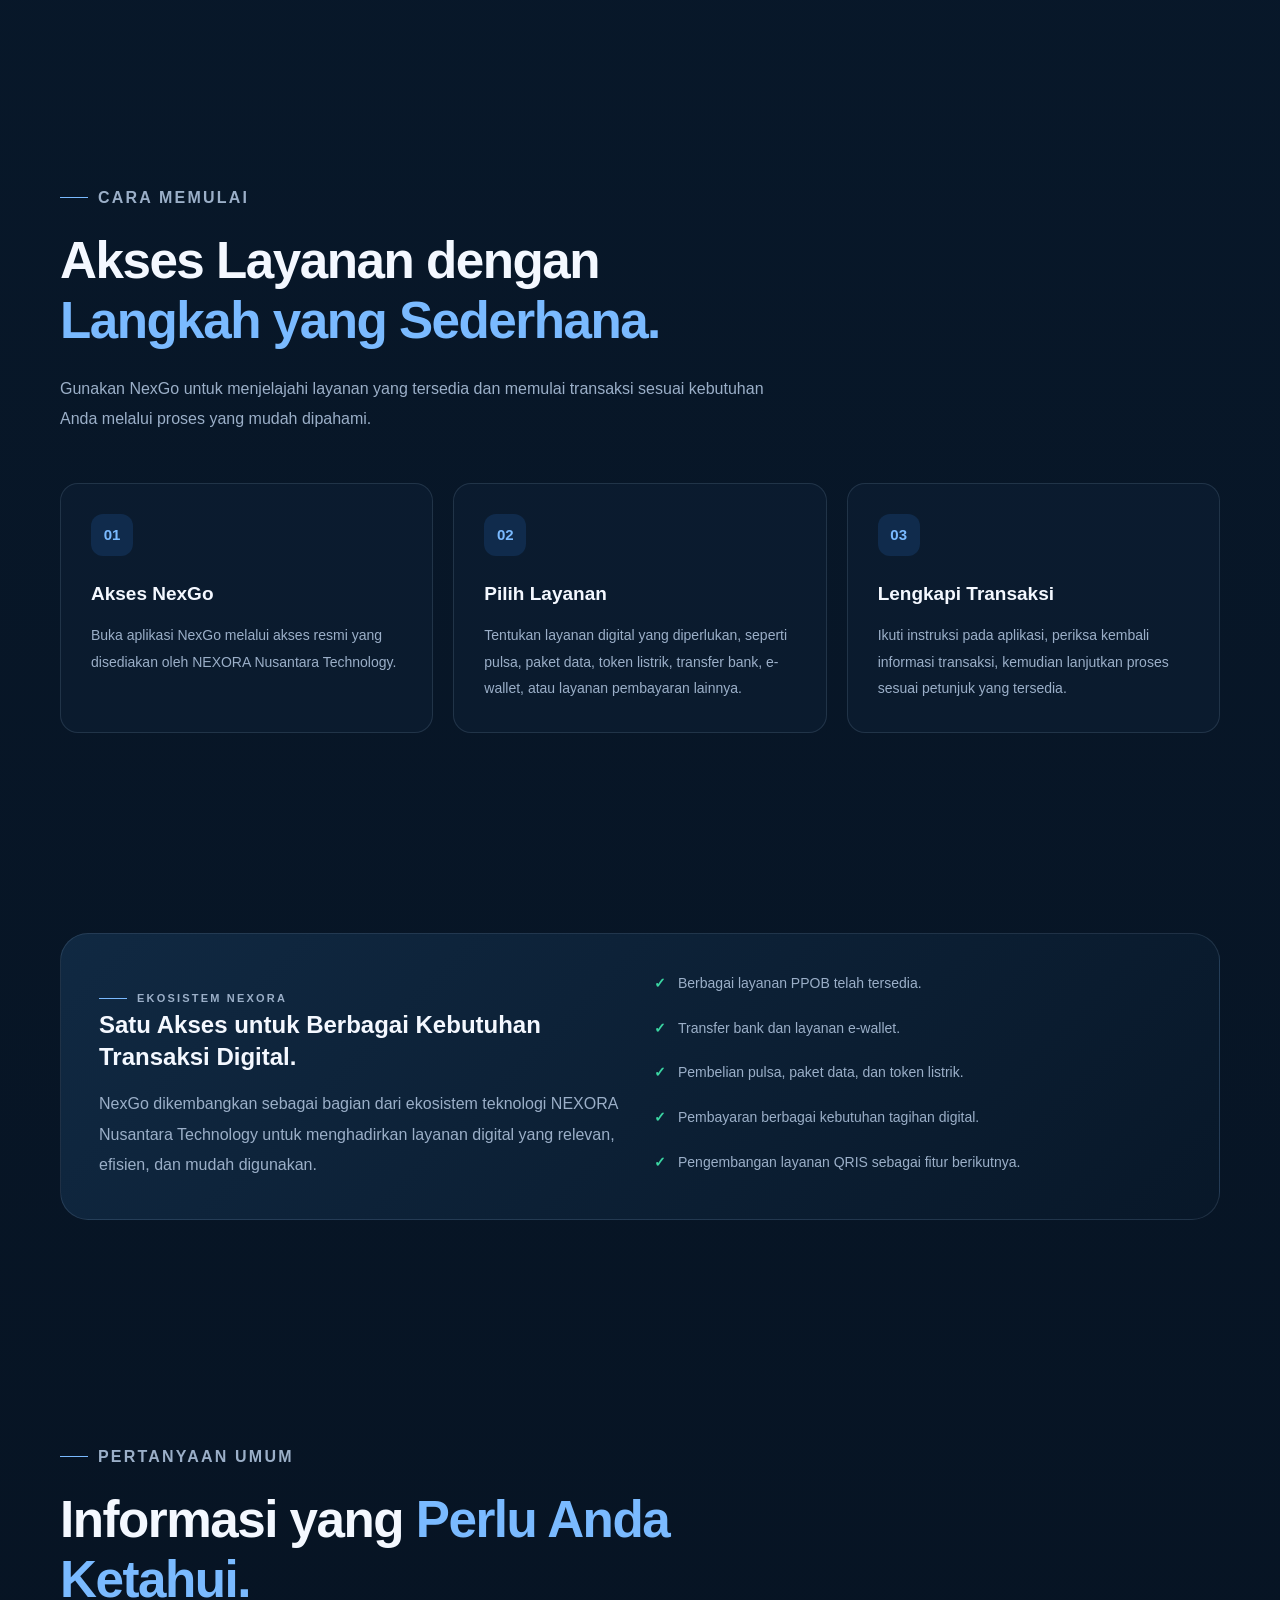
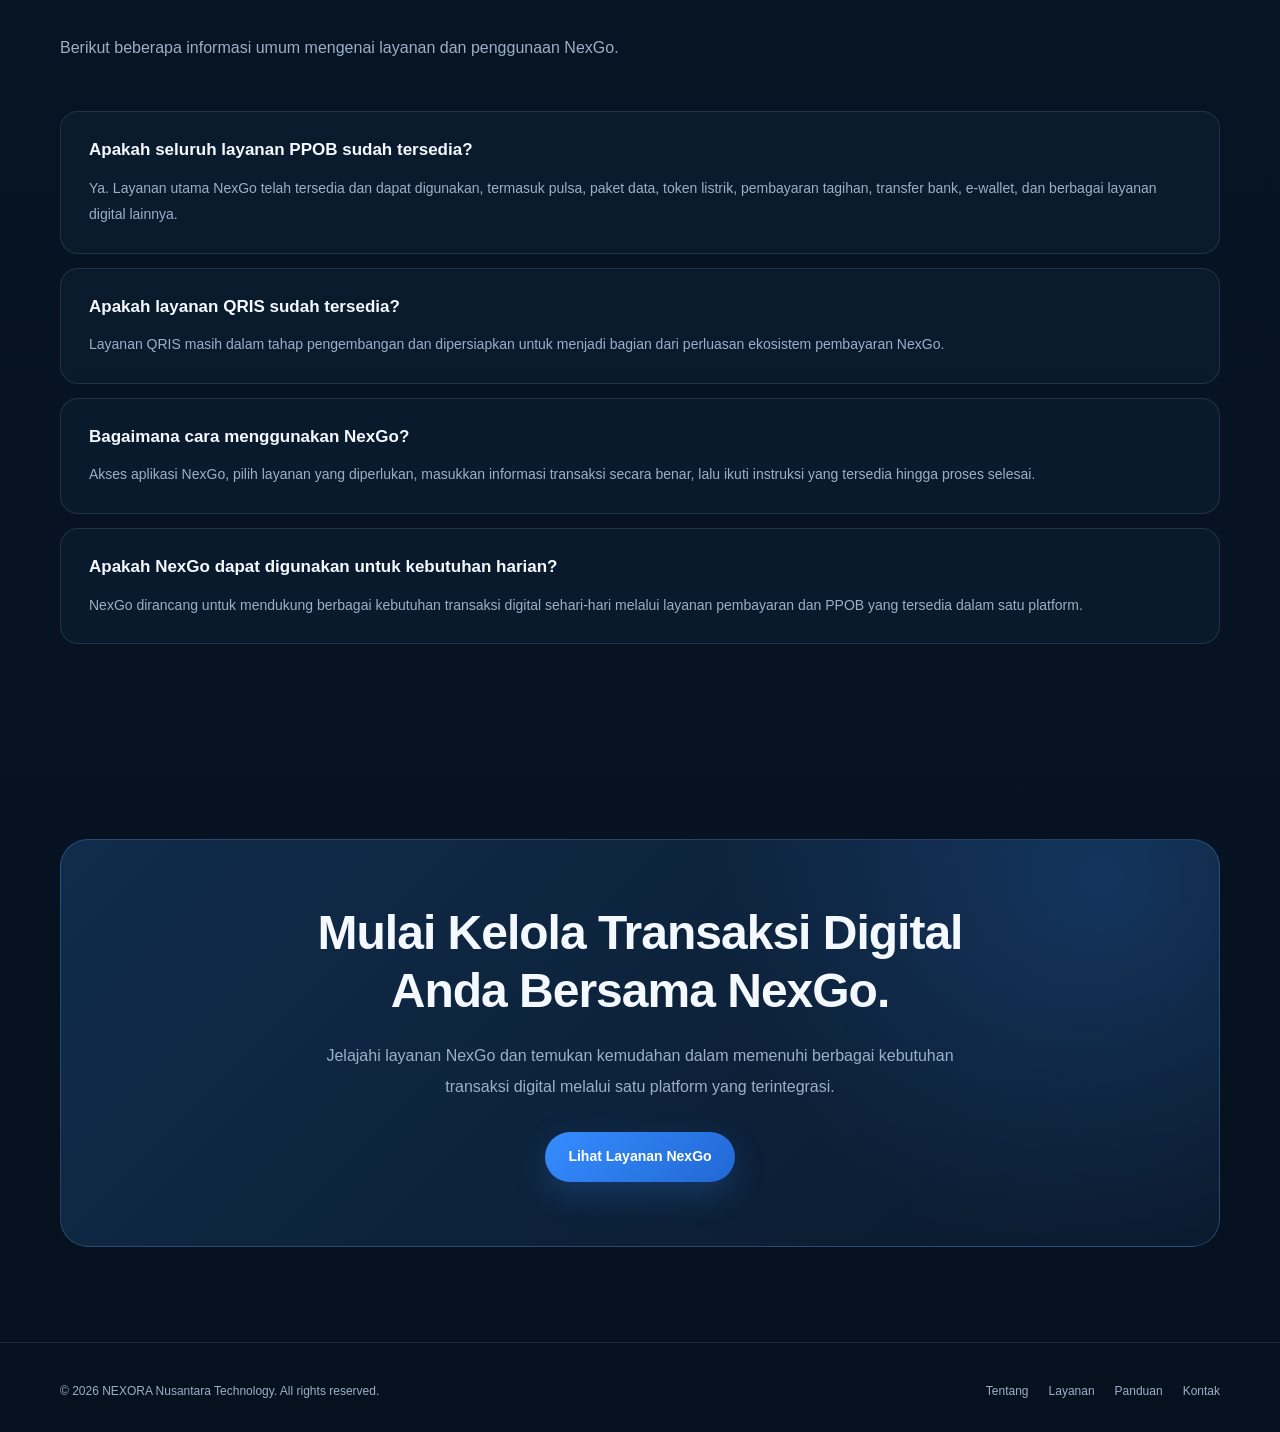
==== commit 19301665: "Remove unverified NexGo Pay statistics" ====
--- a/pay.html
+++ b/pay.html
@@ -868,7 +868,6 @@
         </div>
 
         <div class="section-heading stats-heading">
-          <p class="section-label">NexGo DALAM ANGKA</p>
 
           <h2>
             Platform yang
@@ -876,22 +875,6 @@
           </h2>
         </div>
 
-        <div class="stats-grid">
-          <article class="stat-card">
-            <h3 data-count="2500" data-format="number">0</h3>
-            <p>Total Produk</p>
-          </article>
-
-          <article class="stat-card">
-            <h3 data-count="20000" data-format="number">0</h3>
-            <p>Member Aktif</p>
-          </article>
-
-          <article class="stat-card">
-            <h3 data-count="1500000" data-format="million">0</h3>
-            <p>Total Transaksi</p>
-          </article>
-        </div>
       </div>
     </section>
     <section id="layanan" class="section">
@@ -1177,83 +1160,5 @@
   </footer>
 
 
-<script>
-  /* NEXORA STATS COUNT-UP */
-  (() => {
-    const stats = document.querySelectorAll(".stat-card h3[data-count]");
-    if (!stats.length) return;
-
-    const formatNumber = (value) =>
-      Math.floor(value).toLocaleString("id-ID");
-
-    const formatMillion = (value) =>
-      (value / 1000000).toFixed(1).replace(".", ",") + " Juta";
-
-    const animateCount = (element) => {
-      const target = Number(element.dataset.count);
-      const format = element.dataset.format;
-      const duration = 1800;
-      const startTime = performance.now();
-
-      const update = (currentTime) => {
-        const progress = Math.min(
-          (currentTime - startTime) / duration,
-          1
-        );
-
-        const eased = 1 - Math.pow(1 - progress, 3);
-        const value = target * eased;
-
-        element.textContent =
-          format === "million"
-            ? formatMillion(value)
-            : formatNumber(value);
-
-        if (progress < 1) {
-          requestAnimationFrame(update);
-        }
-      };
-
-      requestAnimationFrame(update);
-    };
-
-    const showFinalValues = () => {
-      stats.forEach((element) => {
-        const target = Number(element.dataset.count);
-        element.textContent =
-          element.dataset.format === "million"
-            ? formatMillion(target)
-            : formatNumber(target);
-      });
-    };
-
-    if (window.matchMedia("(prefers-reduced-motion: reduce)").matches) {
-      showFinalValues();
-      return;
-    }
-
-    let started = false;
-
-    const observer = new IntersectionObserver(
-      (entries) => {
-        if (started) return;
-
-        if (entries.some((entry) => entry.isIntersecting)) {
-          started = true;
-          stats.forEach(animateCount);
-          observer.disconnect();
-        }
-      },
-      { threshold: 0.35 }
-    );
-
-    const statsGrid = document.querySelector(".stats-grid");
-
-    if (statsGrid) {
-      observer.observe(statsGrid);
-    }
-  })();
-</script>
-
 </body>
 </html>
